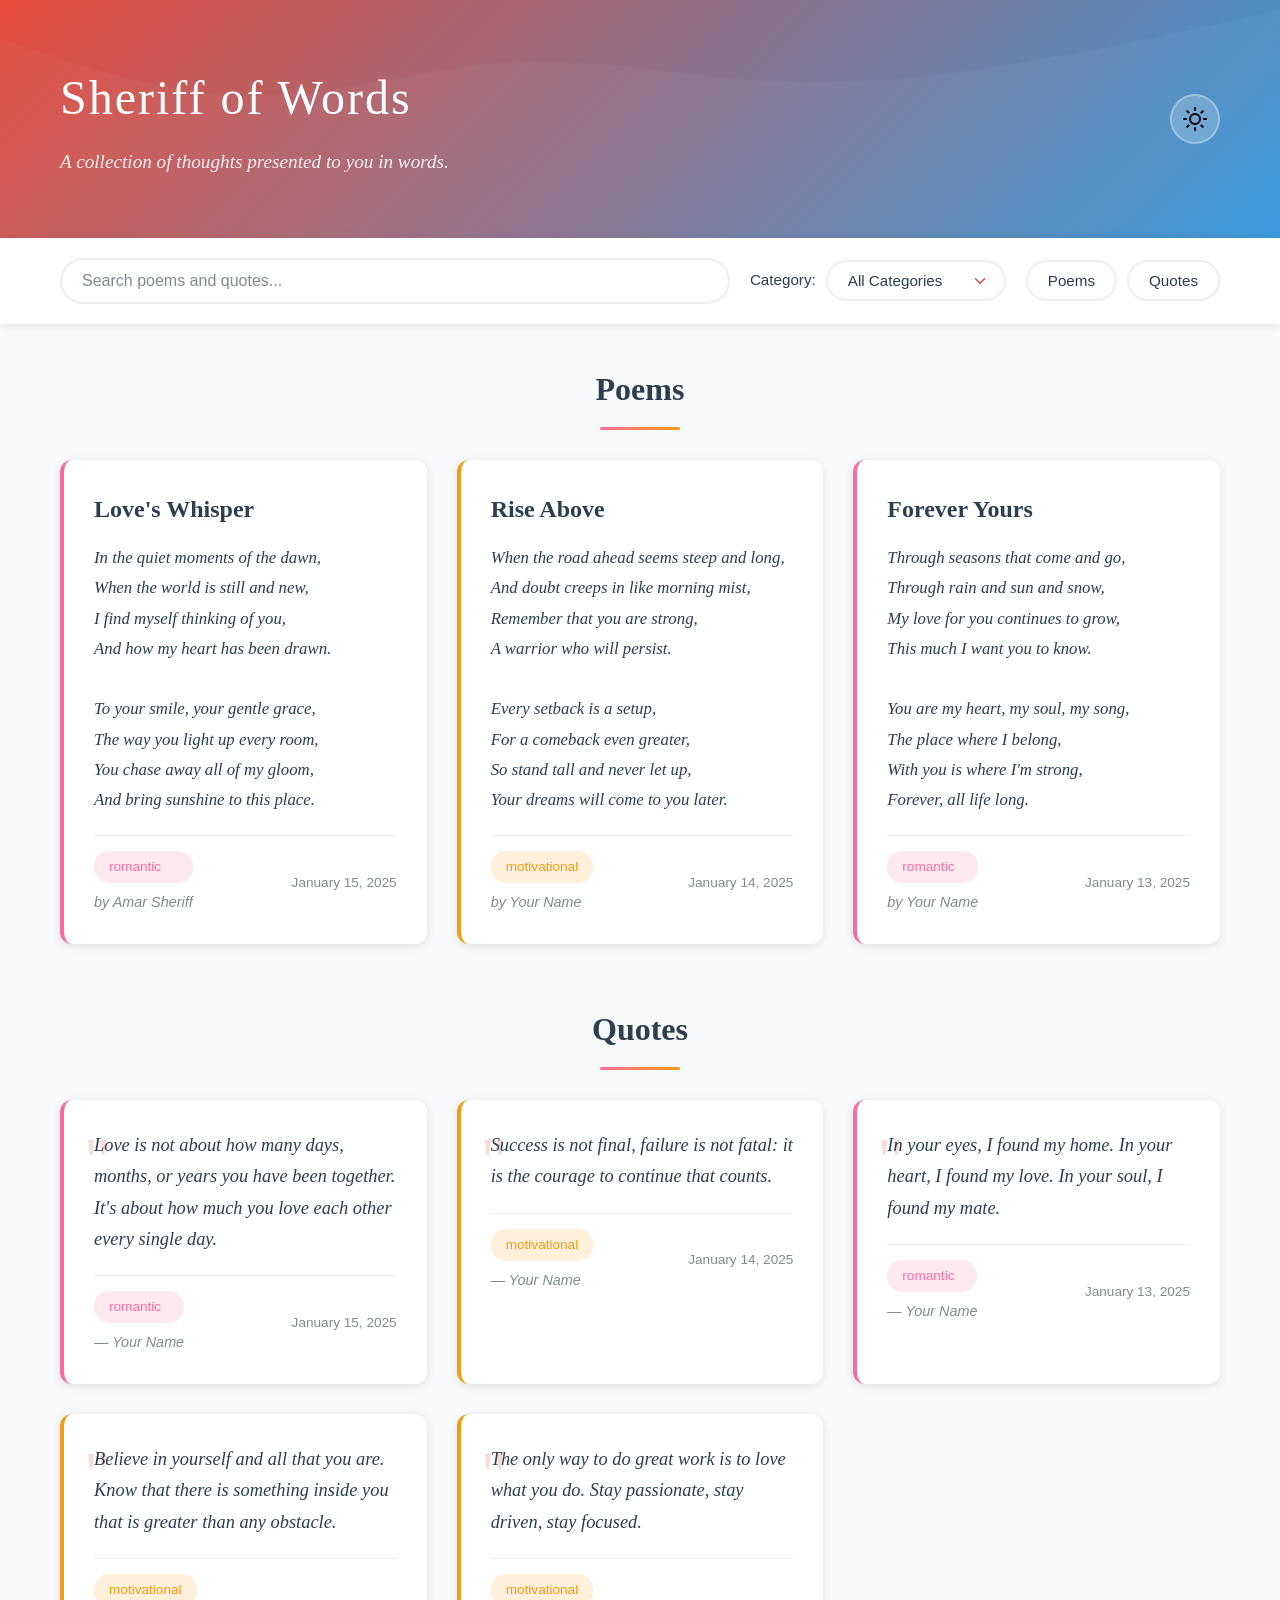
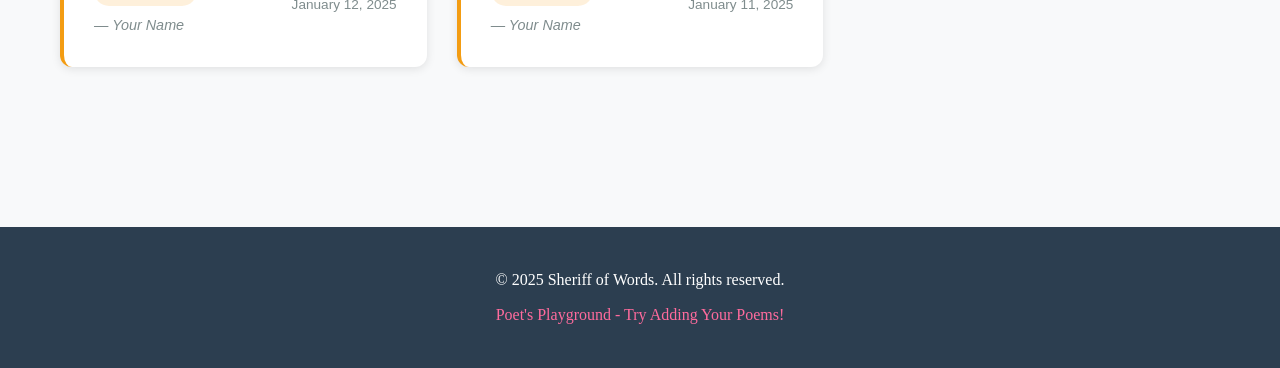
==== index.html @ 9ab0c4bd "first commit" ====
<!DOCTYPE html>
<html lang="en">

<head>
    <meta charset="UTF-8">
    <meta name="viewport" content="width=device-width, initial-scale=1.0">
    <meta name="description" content="A collection of romantic and motivational poems and quotes">
    <title>Poems & Quotes - Words from the Heart</title>
    <link rel="stylesheet" href="css/styles.css">
</head>

<body>
    <!-- Header -->
    <header class="header">
        <div class="container">
            <div class="header-content">
                <div>
                    <h1 class="site-title">Sheriff of Words</h1>
                    <p class="site-subtitle">A collection of thoughts presented to you in words.</p>
                </div>
                <button class="theme-toggle" id="themeToggle" aria-label="Toggle dark mode">
                    <svg class="sun-icon" xmlns="http://www.w3.org/2000/svg" width="24" height="24" viewBox="0 0 24 24" fill="none" stroke="currentColor" stroke-width="2" stroke-linecap="round" stroke-linejoin="round">
                        <circle cx="12" cy="12" r="5"></circle>
                        <line x1="12" y1="1" x2="12" y2="3"></line>
                        <line x1="12" y1="21" x2="12" y2="23"></line>
                        <line x1="4.22" y1="4.22" x2="5.64" y2="5.64"></line>
                        <line x1="18.36" y1="18.36" x2="19.78" y2="19.78"></line>
                        <line x1="1" y1="12" x2="3" y2="12"></line>
                        <line x1="21" y1="12" x2="23" y2="12"></line>
                        <line x1="4.22" y1="19.78" x2="5.64" y2="18.36"></line>
                        <line x1="18.36" y1="5.64" x2="19.78" y2="4.22"></line>
                    </svg>
                    <svg class="moon-icon" xmlns="http://www.w3.org/2000/svg" width="24" height="24" viewBox="0 0 24 24" fill="none" stroke="currentColor" stroke-width="2" stroke-linecap="round" stroke-linejoin="round">
                        <path d="M21 12.79A9 9 0 1 1 11.21 3 7 7 0 0 0 21 12.79z"></path>
                    </svg>
                </button>
            </div>
        </div>
    </header>

    <!-- Navigation -->
    <nav class="nav">
        <div class="container">
            <div class="search-bar">
                <input type="text" id="searchInput" placeholder="Search poems and quotes..." class="search-input">
            </div>
            <div class="filter-dropdown-container">
                <label for="categoryFilter" class="filter-label">Category:</label>
                <select id="categoryFilter" class="filter-dropdown">
                    <option value="all">All Categories</option>
                    <!-- Categories will be populated dynamically -->
                </select>
            </div>
            <div class="view-toggle">
                <button class="view-btn" data-view="poems">Poems</button>
                <button class="view-btn" data-view="quotes">Quotes</button>
            </div>
        </div>
    </nav>

    <!-- Main Content -->
    <main class="main">
        <div class="container">
            <!-- Poems Section -->
            <section id="poemsSection" class="content-section">
                <h2 class="section-title">Poems</h2>
                <div id="poemsContainer" class="cards-container">
                    <!-- Poems will be loaded here by JavaScript -->
                </div>
            </section>

            <!-- Quotes Section -->
            <section id="quotesSection" class="content-section">
                <h2 class="section-title">Quotes</h2>
                <div id="quotesContainer" class="cards-container">
                    <!-- Quotes will be loaded here by JavaScript -->
                </div>
            </section>

            <!-- Empty State -->
            <div id="emptyState" class="empty-state" style="display: none;">
                <p>No results found. Try a different search or filter.</p>
            </div>
        </div>
    </main>

    <!-- Footer -->
    <footer class="footer">
        <div class="container">
            <p>&copy; 2025 Sheriff of Words. All rights reserved.</p>
            <p>
                <a href="playground.html" class="admin-link">Poet's Playground - Try Adding Your Poems!</a>
            </p>
        </div>
    </footer>

    <!-- Toast Notification -->
    <div id="toast" class="toast"></div>

    <script src="js/app.js"></script>
</body>

</html>
---- css/styles.css ----
/* Reset and Base Styles */
* {
    margin: 0;
    padding: 0;
    box-sizing: border-box;
}

:root {
    --primary-color: #e74c3c;
    --secondary-color: #3498db;
    --romantic-color: #ff6b9d;
    --motivational-color: #f39c12;
    --text-dark: #2c3e50;
    --text-light: #7f8c8d;
    --bg-light: #f8f9fa;
    --bg-white: #ffffff;
    --shadow: 0 2px 10px rgba(0, 0, 0, 0.1);
    --shadow-hover: 0 5px 20px rgba(0, 0, 0, 0.15);
    --shadow-3d: 0 10px 30px rgba(0, 0, 0, 0.2);
    --border-radius: 12px;
    --transition: all 0.3s ease;
    --transition-3d: transform 0.6s cubic-bezier(0.23, 1, 0.32, 1);
}

/* Dark Mode Variables */
[data-theme="dark"] {
    --text-dark: #ecf0f1;
    --text-light: #bdc3c7;
    --bg-light: #1a1a2e;
    --bg-white: #16213e;
    --shadow: 0 2px 10px rgba(0, 0, 0, 0.3);
    --shadow-hover: 0 5px 20px rgba(0, 0, 0, 0.4);
    --shadow-3d: 0 10px 30px rgba(0, 0, 0, 0.5);
}

body {
    font-family: 'Georgia', 'Times New Roman', serif;
    line-height: 1.6;
    color: var(--text-dark);
    background-color: var(--bg-light);
    transition: background-color 0.3s ease, color 0.3s ease;
}

.container {
    max-width: 1200px;
    margin: 0 auto;
    padding: 0 20px;
}

/* Header Styles */
.header {
    background: linear-gradient(135deg, var(--primary-color), var(--secondary-color));
    color: white;
    padding: 60px 20px;
    box-shadow: var(--shadow);
    position: relative;
    overflow: hidden;
}

.header::before {
    content: '';
    position: absolute;
    top: 0;
    left: 0;
    right: 0;
    bottom: 0;
    background: url('data:image/svg+xml,<svg xmlns="http://www.w3.org/2000/svg" viewBox="0 0 1440 320"><path fill="rgba(255,255,255,0.1)" d="M0,96L48,112C96,128,192,160,288,160C384,160,480,128,576,122.7C672,117,768,139,864,144C960,149,1056,139,1152,122.7C1248,107,1344,85,1392,74.7L1440,64L1440,320L1392,320C1344,320,1248,320,1152,320C1056,320,960,320,864,320C768,320,672,320,576,320C480,320,384,320,288,320C192,320,96,320,48,320L0,320Z"></path></svg>') no-repeat bottom;
    background-size: cover;
    opacity: 0.3;
}

.header-content {
    position: relative;
    z-index: 1;
    display: flex;
    justify-content: space-between;
    align-items: center;
    flex-wrap: wrap;
    gap: 20px;
    text-align: left;
}

.site-title {
    font-size: 3rem;
    font-weight: 300;
    margin-bottom: 10px;
    letter-spacing: 2px;
    animation: fadeInDown 0.8s ease-out;
}

.site-subtitle {
    font-size: 1.2rem;
    font-style: italic;
    opacity: 0.9;
    animation: fadeInUp 0.8s ease-out;
}

/* Theme Toggle Button */
.theme-toggle {
    background: rgba(255, 255, 255, 0.2);
    border: 2px solid rgba(255, 255, 255, 0.3);
    border-radius: 50%;
    width: 50px;
    height: 50px;
    display: flex;
    align-items: center;
    justify-content: center;
    cursor: pointer;
    transition: all 0.3s ease;
    backdrop-filter: blur(10px);
    position: relative;
    overflow: hidden;
}

.theme-toggle:hover {
    background: rgba(255, 255, 255, 0.3);
    transform: scale(1.1) rotate(15deg);
}

.theme-toggle:active {
    transform: scale(0.95);
}

.theme-toggle .sun-icon,
.theme-toggle .moon-icon {
    position: absolute;
    transition: all 0.3s ease;
}

.theme-toggle .sun-icon {
    opacity: 1;
    transform: rotate(0deg) scale(1);
}

.theme-toggle .moon-icon {
    opacity: 0;
    transform: rotate(180deg) scale(0);
}

[data-theme="dark"] .theme-toggle .sun-icon {
    opacity: 0;
    transform: rotate(-180deg) scale(0);
}

[data-theme="dark"] .theme-toggle .moon-icon {
    opacity: 1;
    transform: rotate(0deg) scale(1);
}

/* Navigation Styles */
.nav {
    background-color: var(--bg-white);
    padding: 20px 0;
    box-shadow: var(--shadow);
    position: sticky;
    top: 0;
    z-index: 100;
}

.nav .container {
    display: flex;
    flex-wrap: wrap;
    gap: 20px;
    align-items: center;
    justify-content: space-between;
}

.search-bar {
    flex: 1;
    min-width: 200px;
}

.search-input {
    width: 100%;
    padding: 12px 20px;
    border: 2px solid #ecf0f1;
    border-radius: 25px;
    font-size: 1rem;
    transition: var(--transition);
    font-family: 'Arial', sans-serif;
    background-color: var(--bg-white);
    color: var(--text-dark);
}

.search-input:focus {
    outline: none;
    border-color: var(--primary-color);
    box-shadow: 0 0 0 3px rgba(231, 76, 60, 0.1);
}

.search-input::placeholder {
    color: var(--text-light);
}

/* Dark mode search input */
[data-theme="dark"] .search-input {
    border-color: rgba(255, 255, 255, 0.2);
}

[data-theme="dark"] .search-input:focus {
    border-color: var(--romantic-color);
    box-shadow: 0 0 0 3px rgba(255, 107, 157, 0.1);
}

/* Filter Dropdown Container */
.filter-dropdown-container {
    display: flex;
    align-items: center;
    gap: 10px;
}

.filter-label {
    font-size: 0.95rem;
    color: var(--text-dark);
    font-family: 'Arial', sans-serif;
    font-weight: 500;
}

.filter-dropdown {
    padding: 10px 20px;
    border: 2px solid #ecf0f1;
    background-color: var(--bg-white);
    color: var(--text-dark);
    border-radius: 25px;
    cursor: pointer;
    font-size: 0.95rem;
    transition: var(--transition);
    font-family: 'Arial', sans-serif;
    font-weight: 500;
    min-width: 180px;
    appearance: none;
    -webkit-appearance: none;
    -moz-appearance: none;
    background-image: url("data:image/svg+xml;charset=UTF-8,%3csvg xmlns='http://www.w3.org/2000/svg' viewBox='0 0 24 24' fill='none' stroke='%23e74c3c' stroke-width='2' stroke-linecap='round' stroke-linejoin='round'%3e%3cpolyline points='6 9 12 15 18 9'%3e%3c/polyline%3e%3c/svg%3e");
    background-repeat: no-repeat;
    background-position: right 15px center;
    background-size: 18px;
    padding-right: 45px;
}

.filter-dropdown:hover {
    border-color: var(--primary-color);
}

.filter-dropdown:focus {
    outline: none;
    border-color: var(--primary-color);
    box-shadow: 0 0 0 3px rgba(231, 76, 60, 0.1);
}

/* Dark mode dropdown */
[data-theme="dark"] .filter-dropdown {
    border-color: rgba(255, 255, 255, 0.2);
    background-image: url("data:image/svg+xml;charset=UTF-8,%3csvg xmlns='http://www.w3.org/2000/svg' viewBox='0 0 24 24' fill='none' stroke='%23ff6b9d' stroke-width='2' stroke-linecap='round' stroke-linejoin='round'%3e%3cpolyline points='6 9 12 15 18 9'%3e%3c/polyline%3e%3c/svg%3e");
}

[data-theme="dark"] .filter-dropdown:hover,
[data-theme="dark"] .filter-dropdown:focus {
    border-color: var(--romantic-color);
    box-shadow: 0 0 0 3px rgba(255, 107, 157, 0.1);
}

.view-toggle {
    display: flex;
    gap: 10px;
    flex-wrap: wrap;
}

.view-btn {
    padding: 10px 20px;
    border: 2px solid #ecf0f1;
    background-color: var(--bg-white);
    color: var(--text-dark);
    border-radius: 25px;
    cursor: pointer;
    font-size: 0.95rem;
    transition: var(--transition);
    font-family: 'Arial', sans-serif;
    font-weight: 500;
}

.view-btn:hover {
    border-color: var(--primary-color);
    transform: translateY(-2px);
}

.view-btn.active {
    background-color: var(--primary-color);
    color: white;
    border-color: var(--primary-color);
}

/* Dark mode specific button styles */
[data-theme="dark"] .view-btn {
    border-color: rgba(255, 255, 255, 0.2);
}

[data-theme="dark"] .view-btn:hover {
    border-color: var(--romantic-color);
    background-color: rgba(255, 107, 157, 0.1);
}

/* Main Content */
.main {
    padding: 40px 0;
    min-height: calc(100vh - 400px);
}

.content-section {
    margin-bottom: 60px;
}

.section-title {
    font-size: 2rem;
    color: var(--text-dark);
    margin-bottom: 30px;
    text-align: center;
    position: relative;
    padding-bottom: 15px;
}

.section-title::after {
    content: '';
    position: absolute;
    bottom: 0;
    left: 50%;
    transform: translateX(-50%);
    width: 80px;
    height: 3px;
    background: linear-gradient(to right, var(--romantic-color), var(--motivational-color));
    border-radius: 2px;
}

/* Cards Container */
.cards-container {
    display: grid;
    grid-template-columns: repeat(auto-fill, minmax(300px, 1fr));
    gap: 30px;
}

/* Poem Card */
.poem-card {
    background-color: var(--bg-white);
    border-radius: var(--border-radius);
    padding: 30px;
    box-shadow: var(--shadow);
    transition: var(--transition-3d);
    border-left: 4px solid var(--romantic-color);
    position: relative;
    transform-style: preserve-3d;
    perspective: 1000px;
    cursor: pointer;
    overflow: hidden;
}

.poem-card::before {
    content: '';
    position: absolute;
    top: 0;
    left: 0;
    right: 0;
    bottom: 0;
    background: linear-gradient(135deg, var(--romantic-color) 0%, transparent 100%);
    opacity: 0;
    transition: opacity 0.3s ease;
    border-radius: var(--border-radius);
    z-index: 0;
}

.poem-card.motivational::before {
    background: linear-gradient(135deg, var(--motivational-color) 0%, transparent 100%);
}

.poem-card.motivational {
    border-left-color: var(--motivational-color);
}

.poem-card:hover {
    transform: translateY(-10px) rotateX(5deg) scale(1.02);
    box-shadow: var(--shadow-3d);
}

.poem-card:hover::before {
    opacity: 0.05;
}

.poem-card > * {
    position: relative;
    z-index: 1;
}

.poem-title {
    font-size: 1.5rem;
    color: var(--text-dark);
    margin-bottom: 15px;
    font-weight: 600;
}

.poem-content {
    font-size: 1.05rem;
    line-height: 1.8;
    color: var(--text-dark);
    margin-bottom: 20px;
    white-space: pre-line;
    font-style: italic;
}

.poem-meta {
    display: flex;
    justify-content: space-between;
    align-items: center;
    flex-wrap: wrap;
    gap: 10px;
    padding-top: 15px;
    border-top: 1px solid #ecf0f1;
}

.meta-left {
    display: flex;
    flex-direction: column;
    gap: 8px;
}

.poem-author {
    font-size: 0.9rem;
    color: var(--text-light);
    font-family: 'Arial', sans-serif;
    font-style: italic;
}

.category-tag {
    display: inline-block;
    padding: 5px 15px;
    border-radius: 15px;
    font-size: 0.85rem;
    font-weight: 500;
    font-family: 'Arial', sans-serif;
}

.category-tag.romantic {
    background-color: rgba(255, 107, 157, 0.15);
    color: var(--romantic-color);
}

.category-tag.motivational {
    background-color: rgba(243, 156, 18, 0.15);
    color: var(--motivational-color);
}

.poem-date {
    font-size: 0.85rem;
    color: var(--text-light);
    font-family: 'Arial', sans-serif;
}

/* Quote Card */
.quote-card {
    background-color: var(--bg-white);
    border-radius: var(--border-radius);
    padding: 30px;
    box-shadow: var(--shadow);
    transition: var(--transition-3d);
    position: relative;
    border-left: 4px solid var(--romantic-color);
    transform-style: preserve-3d;
    perspective: 1000px;
    cursor: pointer;
    overflow: hidden;
}

.quote-card::after {
    content: '';
    position: absolute;
    top: 0;
    left: 0;
    right: 0;
    bottom: 0;
    background: linear-gradient(135deg, var(--romantic-color) 0%, transparent 100%);
    opacity: 0;
    transition: opacity 0.3s ease;
    border-radius: var(--border-radius);
    z-index: 0;
}

.quote-card.motivational::after {
    background: linear-gradient(135deg, var(--motivational-color) 0%, transparent 100%);
}

.quote-card.motivational {
    border-left-color: var(--motivational-color);
}

.quote-card:hover {
    transform: translateY(-10px) rotateX(-5deg) scale(1.02);
    box-shadow: var(--shadow-3d);
}

.quote-card:hover::after {
    opacity: 0.05;
}

.quote-card::before {
    content: '"';
    font-size: 4rem;
    color: var(--primary-color);
    opacity: 0.2;
    position: absolute;
    top: 10px;
    left: 20px;
    font-family: Georgia, serif;
    z-index: 0;
    transition: all 0.3s ease;
}

.quote-card:hover::before {
    opacity: 0.3;
    transform: scale(1.2) rotate(-10deg);
}

.quote-text {
    font-size: 1.15rem;
    line-height: 1.7;
    color: var(--text-dark);
    margin-bottom: 20px;
    font-style: italic;
    position: relative;
    z-index: 1;
}

.quote-meta {
    display: flex;
    justify-content: space-between;
    align-items: center;
    flex-wrap: wrap;
    gap: 10px;
    padding-top: 15px;
    border-top: 1px solid #ecf0f1;
}

/* Dark mode border for meta sections */
[data-theme="dark"] .poem-meta,
[data-theme="dark"] .quote-meta {
    border-top-color: rgba(255, 255, 255, 0.1);
}

/* Empty State */
.empty-state {
    text-align: center;
    padding: 60px 20px;
    color: var(--text-light);
    font-size: 1.2rem;
}

/* Footer */
.footer {
    background-color: #2c3e50;
    color: white;
    padding: 30px 20px;
    text-align: center;
    margin-top: 60px;
}

.footer p {
    margin: 10px 0;
    color: white;
}

/* Dark mode footer */
[data-theme="dark"] .footer {
    background-color: #0f1419;
    border-top: 1px solid rgba(255, 255, 255, 0.1);
}

.admin-link {
    color: var(--romantic-color);
    text-decoration: none;
    font-weight: 500;
    transition: var(--transition);
}

.admin-link:hover {
    color: var(--motivational-color);
    text-decoration: underline;
}

/* Responsive Design */
@media (max-width: 768px) {
    .site-title {
        font-size: 2rem;
    }

    .site-subtitle {
        font-size: 1rem;
    }

    .nav .container {
        flex-direction: column;
        align-items: stretch;
    }

    .search-bar {
        width: 100%;
    }

    .filter-dropdown-container {
        width: 100%;
        justify-content: center;
    }

    .filter-dropdown {
        flex: 1;
    }

    .view-toggle {
        justify-content: center;
    }

    .cards-container {
        grid-template-columns: 1fr;
    }

    .section-title {
        font-size: 1.5rem;
    }
}

/* Animations */
@keyframes fadeIn {
    from {
        opacity: 0;
        transform: translateY(20px);
    }
    to {
        opacity: 1;
        transform: translateY(0);
    }
}

@keyframes fadeInDown {
    from {
        opacity: 0;
        transform: translateY(-30px);
    }
    to {
        opacity: 1;
        transform: translateY(0);
    }
}

@keyframes fadeInUp {
    from {
        opacity: 0;
        transform: translateY(30px);
    }
    to {
        opacity: 1;
        transform: translateY(0);
    }
}


/* Smooth scrolling */
html {
    scroll-behavior: smooth;
}

/* Selection styling */
::selection {
    background-color: var(--romantic-color);
    color: white;
}

::-moz-selection {
    background-color: var(--romantic-color);
    color: white;
}

/* Scrollbar styling */
::-webkit-scrollbar {
    width: 12px;
}

::-webkit-scrollbar-track {
    background: var(--bg-light);
}

::-webkit-scrollbar-thumb {
    background: linear-gradient(135deg, var(--romantic-color), var(--motivational-color));
    border-radius: 6px;
}

::-webkit-scrollbar-thumb:hover {
    background: linear-gradient(135deg, var(--motivational-color), var(--romantic-color));
}

/* Toast Notification */
.toast {
    position: fixed;
    bottom: 30px;
    right: 30px;
    background: var(--text-dark);
    color: var(--bg-white);
    padding: 16px 24px;
    border-radius: 8px;
    box-shadow: 0 4px 12px rgba(0, 0, 0, 0.3);
    transform: translateX(400px);
    transition: transform 0.3s ease;
    z-index: 1000;
    display: flex;
    align-items: center;
    gap: 10px;
    font-family: 'Arial', sans-serif;
}

.toast.show {
    transform: translateX(0);
}

.toast::before {
    content: '✓';
    width: 24px;
    height: 24px;
    background: var(--romantic-color);
    border-radius: 50%;
    display: flex;
    align-items: center;
    justify-content: center;
    font-weight: bold;
}

/* Copy Button */
.copy-btn {
    position: absolute;
    top: 15px;
    right: 15px;
    background: rgba(231, 76, 60, 0.1);
    border: 1px solid var(--romantic-color);
    color: var(--romantic-color);
    padding: 8px 12px;
    border-radius: 6px;
    cursor: pointer;
    font-size: 0.85rem;
    font-family: 'Arial', sans-serif;
    transition: all 0.3s ease;
    opacity: 0;
    z-index: 2;
}

.poem-card:hover .copy-btn,
.quote-card:hover .copy-btn {
    opacity: 1;
}

.copy-btn:hover {
    background: var(--romantic-color);
    color: white;
    transform: scale(1.05);
}

.copy-btn:active {
    transform: scale(0.95);
}

/* Staggered animation for cards */
.poem-card,
.quote-card {
    animation: fadeIn 0.5s ease-out;
}

.poem-card:nth-child(1),
.quote-card:nth-child(1) { animation-delay: 0s; }
.poem-card:nth-child(2),
.quote-card:nth-child(2) { animation-delay: 0.1s; }
.poem-card:nth-child(3),
.quote-card:nth-child(3) { animation-delay: 0.2s; }
.poem-card:nth-child(4),
.quote-card:nth-child(4) { animation-delay: 0.3s; }
.poem-card:nth-child(5),
.quote-card:nth-child(5) { animation-delay: 0.4s; }
.poem-card:nth-child(6),
.quote-card:nth-child(6) { animation-delay: 0.5s; }

/* Focus visible for accessibility */
*:focus-visible {
    outline: 2px solid var(--romantic-color);
    outline-offset: 2px;
}
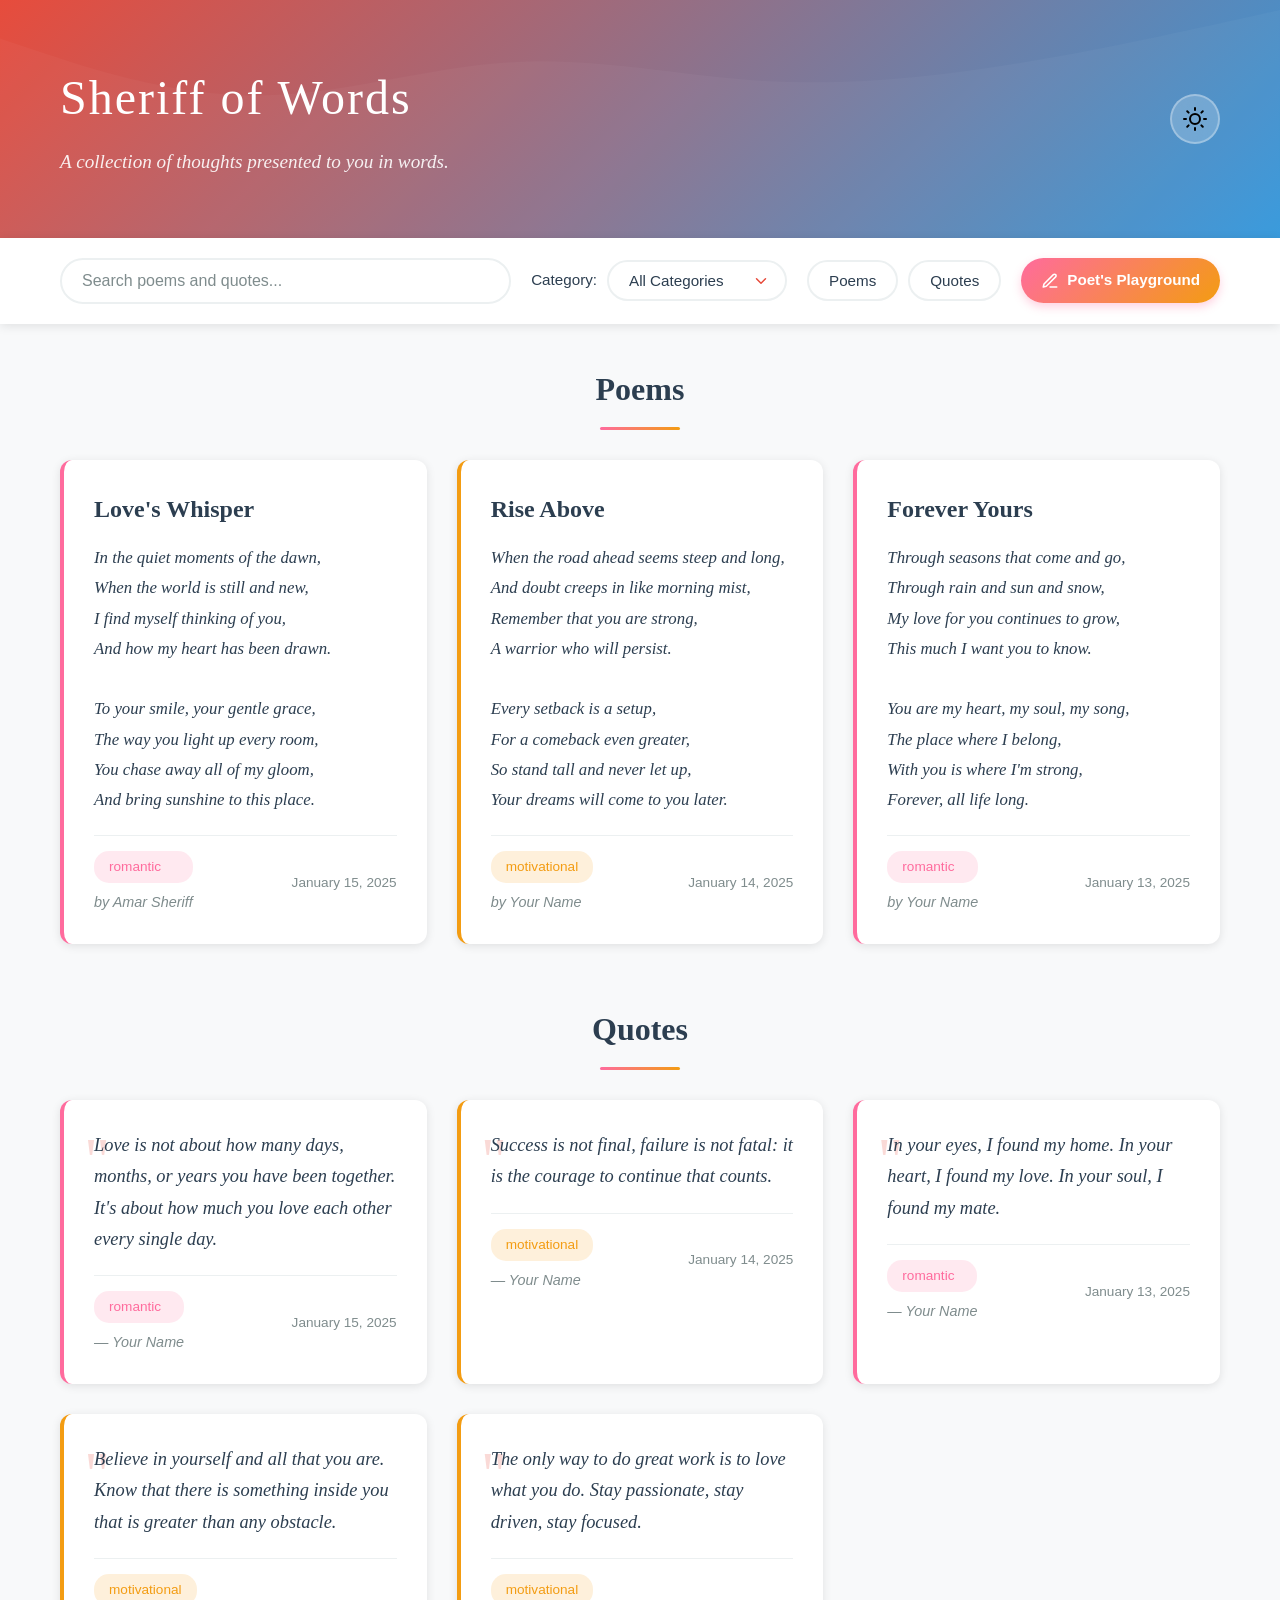
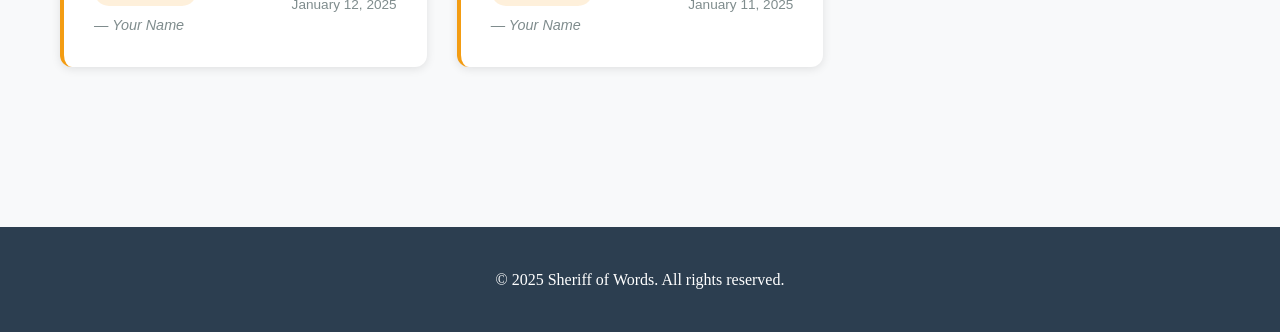
==== commit 267d048d: "ready for deployment" ====
--- a/index.html
+++ b/index.html
@@ -55,6 +55,13 @@
                 <button class="view-btn" data-view="poems">Poems</button>
                 <button class="view-btn" data-view="quotes">Quotes</button>
             </div>
+            <a href="playground.html" class="playground-link">
+                <svg xmlns="http://www.w3.org/2000/svg" width="18" height="18" viewBox="0 0 24 24" fill="none" stroke="currentColor" stroke-width="2" stroke-linecap="round" stroke-linejoin="round">
+                    <path d="M12 20h9"></path>
+                    <path d="M16.5 3.5a2.121 2.121 0 0 1 3 3L7 19l-4 1 1-4L16.5 3.5z"></path>
+                </svg>
+                Poet's Playground
+            </a>
         </div>
     </nav>
 
@@ -88,9 +95,6 @@
     <footer class="footer">
         <div class="container">
             <p>&copy; 2025 Sheriff of Words. All rights reserved.</p>
-            <p>
-                <a href="playground.html" class="admin-link">Poet's Playground - Try Adding Your Poems!</a>
-            </p>
         </div>
     </footer>
 
--- a/css/styles.css
+++ b/css/styles.css
@@ -1,787 +1,863 @@
 /* Reset and Base Styles */
 * {
-    margin: 0;
-    padding: 0;
-    box-sizing: border-box;
+  margin: 0;
+  padding: 0;
+  box-sizing: border-box;
 }
 
 :root {
-    --primary-color: #e74c3c;
-    --secondary-color: #3498db;
-    --romantic-color: #ff6b9d;
-    --motivational-color: #f39c12;
-    --text-dark: #2c3e50;
-    --text-light: #7f8c8d;
-    --bg-light: #f8f9fa;
-    --bg-white: #ffffff;
-    --shadow: 0 2px 10px rgba(0, 0, 0, 0.1);
-    --shadow-hover: 0 5px 20px rgba(0, 0, 0, 0.15);
-    --shadow-3d: 0 10px 30px rgba(0, 0, 0, 0.2);
-    --border-radius: 12px;
-    --transition: all 0.3s ease;
-    --transition-3d: transform 0.6s cubic-bezier(0.23, 1, 0.32, 1);
+  --primary-color: #e74c3c;
+  --secondary-color: #3498db;
+  --romantic-color: #ff6b9d;
+  --motivational-color: #f39c12;
+  --text-dark: #2c3e50;
+  --text-light: #7f8c8d;
+  --bg-light: #f8f9fa;
+  --bg-white: #ffffff;
+  --shadow: 0 2px 10px rgba(0, 0, 0, 0.1);
+  --shadow-hover: 0 5px 20px rgba(0, 0, 0, 0.15);
+  --shadow-3d: 0 10px 30px rgba(0, 0, 0, 0.2);
+  --border-radius: 12px;
+  --transition: all 0.3s ease;
+  --transition-3d: transform 0.6s cubic-bezier(0.23, 1, 0.32, 1);
 }
 
 /* Dark Mode Variables */
 [data-theme="dark"] {
-    --text-dark: #ecf0f1;
-    --text-light: #bdc3c7;
-    --bg-light: #1a1a2e;
-    --bg-white: #16213e;
-    --shadow: 0 2px 10px rgba(0, 0, 0, 0.3);
-    --shadow-hover: 0 5px 20px rgba(0, 0, 0, 0.4);
-    --shadow-3d: 0 10px 30px rgba(0, 0, 0, 0.5);
+  --text-dark: #ecf0f1;
+  --text-light: #bdc3c7;
+  --bg-light: #1a1a2e;
+  --bg-white: #16213e;
+  --shadow: 0 2px 10px rgba(0, 0, 0, 0.3);
+  --shadow-hover: 0 5px 20px rgba(0, 0, 0, 0.4);
+  --shadow-3d: 0 10px 30px rgba(0, 0, 0, 0.5);
 }
 
 body {
-    font-family: 'Georgia', 'Times New Roman', serif;
-    line-height: 1.6;
-    color: var(--text-dark);
-    background-color: var(--bg-light);
-    transition: background-color 0.3s ease, color 0.3s ease;
+  font-family: "Georgia", "Times New Roman", serif;
+  line-height: 1.6;
+  color: var(--text-dark);
+  background-color: var(--bg-light);
+  transition: background-color 0.3s ease, color 0.3s ease;
 }
 
 .container {
-    max-width: 1200px;
-    margin: 0 auto;
-    padding: 0 20px;
+  max-width: 1200px;
+  margin: 0 auto;
+  padding: 0 20px;
 }
 
 /* Header Styles */
 .header {
-    background: linear-gradient(135deg, var(--primary-color), var(--secondary-color));
-    color: white;
-    padding: 60px 20px;
-    box-shadow: var(--shadow);
-    position: relative;
-    overflow: hidden;
+  background: linear-gradient(
+    135deg,
+    var(--primary-color),
+    var(--secondary-color)
+  );
+  color: white;
+  padding: 60px 20px;
+  box-shadow: var(--shadow);
+  position: relative;
+  overflow: hidden;
 }
 
 .header::before {
-    content: '';
-    position: absolute;
-    top: 0;
-    left: 0;
-    right: 0;
-    bottom: 0;
-    background: url('data:image/svg+xml,<svg xmlns="http://www.w3.org/2000/svg" viewBox="0 0 1440 320"><path fill="rgba(255,255,255,0.1)" d="M0,96L48,112C96,128,192,160,288,160C384,160,480,128,576,122.7C672,117,768,139,864,144C960,149,1056,139,1152,122.7C1248,107,1344,85,1392,74.7L1440,64L1440,320L1392,320C1344,320,1248,320,1152,320C1056,320,960,320,864,320C768,320,672,320,576,320C480,320,384,320,288,320C192,320,96,320,48,320L0,320Z"></path></svg>') no-repeat bottom;
-    background-size: cover;
-    opacity: 0.3;
+  content: "";
+  position: absolute;
+  top: 0;
+  left: 0;
+  right: 0;
+  bottom: 0;
+  background: url('data:image/svg+xml,<svg xmlns="http://www.w3.org/2000/svg" viewBox="0 0 1440 320"><path fill="rgba(255,255,255,0.1)" d="M0,96L48,112C96,128,192,160,288,160C384,160,480,128,576,122.7C672,117,768,139,864,144C960,149,1056,139,1152,122.7C1248,107,1344,85,1392,74.7L1440,64L1440,320L1392,320C1344,320,1248,320,1152,320C1056,320,960,320,864,320C768,320,672,320,576,320C480,320,384,320,288,320C192,320,96,320,48,320L0,320Z"></path></svg>')
+    no-repeat bottom;
+  background-size: cover;
+  opacity: 0.3;
 }
 
 .header-content {
-    position: relative;
-    z-index: 1;
-    display: flex;
-    justify-content: space-between;
-    align-items: center;
-    flex-wrap: wrap;
-    gap: 20px;
-    text-align: left;
+  position: relative;
+  z-index: 1;
+  display: flex;
+  justify-content: space-between;
+  align-items: center;
+  flex-wrap: wrap;
+  gap: 20px;
+  text-align: left;
 }
 
 .site-title {
-    font-size: 3rem;
-    font-weight: 300;
-    margin-bottom: 10px;
-    letter-spacing: 2px;
-    animation: fadeInDown 0.8s ease-out;
+  font-size: 3rem;
+  font-weight: 300;
+  margin-bottom: 10px;
+  letter-spacing: 2px;
+  animation: fadeInDown 0.8s ease-out;
 }
 
 .site-subtitle {
-    font-size: 1.2rem;
-    font-style: italic;
-    opacity: 0.9;
-    animation: fadeInUp 0.8s ease-out;
+  font-size: 1.2rem;
+  font-style: italic;
+  opacity: 0.9;
+  animation: fadeInUp 0.8s ease-out;
 }
 
 /* Theme Toggle Button */
 .theme-toggle {
-    background: rgba(255, 255, 255, 0.2);
-    border: 2px solid rgba(255, 255, 255, 0.3);
-    border-radius: 50%;
-    width: 50px;
-    height: 50px;
-    display: flex;
-    align-items: center;
-    justify-content: center;
-    cursor: pointer;
-    transition: all 0.3s ease;
-    backdrop-filter: blur(10px);
-    position: relative;
-    overflow: hidden;
+  background: rgba(255, 255, 255, 0.2);
+  border: 2px solid rgba(255, 255, 255, 0.3);
+  border-radius: 50%;
+  width: 50px;
+  height: 50px;
+  display: flex;
+  align-items: center;
+  justify-content: center;
+  cursor: pointer;
+  transition: all 0.3s ease;
+  backdrop-filter: blur(10px);
+  position: relative;
+  overflow: hidden;
 }
 
 .theme-toggle:hover {
-    background: rgba(255, 255, 255, 0.3);
-    transform: scale(1.1) rotate(15deg);
+  background: rgba(255, 255, 255, 0.3);
+  transform: scale(1.1) rotate(15deg);
 }
 
 .theme-toggle:active {
-    transform: scale(0.95);
+  transform: scale(0.95);
 }
 
 .theme-toggle .sun-icon,
 .theme-toggle .moon-icon {
-    position: absolute;
-    transition: all 0.3s ease;
+  position: absolute;
+  transition: all 0.3s ease;
 }
 
 .theme-toggle .sun-icon {
-    opacity: 1;
-    transform: rotate(0deg) scale(1);
+  opacity: 1;
+  transform: rotate(0deg) scale(1);
 }
 
 .theme-toggle .moon-icon {
-    opacity: 0;
-    transform: rotate(180deg) scale(0);
+  opacity: 0;
+  transform: rotate(180deg) scale(0);
 }
 
 [data-theme="dark"] .theme-toggle .sun-icon {
-    opacity: 0;
-    transform: rotate(-180deg) scale(0);
+  opacity: 0;
+  transform: rotate(-180deg) scale(0);
 }
 
 [data-theme="dark"] .theme-toggle .moon-icon {
-    opacity: 1;
-    transform: rotate(0deg) scale(1);
+  opacity: 1;
+  transform: rotate(0deg) scale(1);
 }
 
 /* Navigation Styles */
 .nav {
-    background-color: var(--bg-white);
-    padding: 20px 0;
-    box-shadow: var(--shadow);
-    position: sticky;
-    top: 0;
-    z-index: 100;
+  background-color: var(--bg-white);
+  padding: 20px 0;
+  box-shadow: var(--shadow);
+  position: sticky;
+  top: 0;
+  z-index: 100;
 }
 
 .nav .container {
-    display: flex;
-    flex-wrap: wrap;
-    gap: 20px;
-    align-items: center;
-    justify-content: space-between;
+  display: flex;
+  flex-wrap: wrap;
+  gap: 20px;
+  align-items: center;
+  justify-content: space-between;
 }
 
 .search-bar {
-    flex: 1;
-    min-width: 200px;
+  flex: 1;
+  min-width: 200px;
 }
 
 .search-input {
-    width: 100%;
-    padding: 12px 20px;
-    border: 2px solid #ecf0f1;
-    border-radius: 25px;
-    font-size: 1rem;
-    transition: var(--transition);
-    font-family: 'Arial', sans-serif;
-    background-color: var(--bg-white);
-    color: var(--text-dark);
+  width: 100%;
+  padding: 12px 20px;
+  border: 2px solid #ecf0f1;
+  border-radius: 25px;
+  font-size: 1rem;
+  transition: var(--transition);
+  font-family: "Arial", sans-serif;
+  background-color: var(--bg-white);
+  color: var(--text-dark);
 }
 
 .search-input:focus {
-    outline: none;
-    border-color: var(--primary-color);
-    box-shadow: 0 0 0 3px rgba(231, 76, 60, 0.1);
+  outline: none;
+  border-color: var(--primary-color);
+  box-shadow: 0 0 0 3px rgba(231, 76, 60, 0.1);
 }
 
 .search-input::placeholder {
-    color: var(--text-light);
+  color: var(--text-light);
 }
 
 /* Dark mode search input */
 [data-theme="dark"] .search-input {
-    border-color: rgba(255, 255, 255, 0.2);
+  border-color: rgba(255, 255, 255, 0.2);
 }
 
 [data-theme="dark"] .search-input:focus {
-    border-color: var(--romantic-color);
-    box-shadow: 0 0 0 3px rgba(255, 107, 157, 0.1);
+  border-color: var(--romantic-color);
+  box-shadow: 0 0 0 3px rgba(255, 107, 157, 0.1);
 }
 
 /* Filter Dropdown Container */
 .filter-dropdown-container {
-    display: flex;
-    align-items: center;
-    gap: 10px;
+  display: flex;
+  align-items: center;
+  gap: 10px;
 }
 
 .filter-label {
-    font-size: 0.95rem;
-    color: var(--text-dark);
-    font-family: 'Arial', sans-serif;
-    font-weight: 500;
+  font-size: 0.95rem;
+  color: var(--text-dark);
+  font-family: "Arial", sans-serif;
+  font-weight: 500;
 }
 
 .filter-dropdown {
-    padding: 10px 20px;
-    border: 2px solid #ecf0f1;
-    background-color: var(--bg-white);
-    color: var(--text-dark);
-    border-radius: 25px;
-    cursor: pointer;
-    font-size: 0.95rem;
-    transition: var(--transition);
-    font-family: 'Arial', sans-serif;
-    font-weight: 500;
-    min-width: 180px;
-    appearance: none;
-    -webkit-appearance: none;
-    -moz-appearance: none;
-    background-image: url("data:image/svg+xml;charset=UTF-8,%3csvg xmlns='http://www.w3.org/2000/svg' viewBox='0 0 24 24' fill='none' stroke='%23e74c3c' stroke-width='2' stroke-linecap='round' stroke-linejoin='round'%3e%3cpolyline points='6 9 12 15 18 9'%3e%3c/polyline%3e%3c/svg%3e");
-    background-repeat: no-repeat;
-    background-position: right 15px center;
-    background-size: 18px;
-    padding-right: 45px;
+  padding: 10px 20px;
+  border: 2px solid #ecf0f1;
+  background-color: var(--bg-white);
+  color: var(--text-dark);
+  border-radius: 25px;
+  cursor: pointer;
+  font-size: 0.95rem;
+  transition: var(--transition);
+  font-family: "Arial", sans-serif;
+  font-weight: 500;
+  min-width: 180px;
+  appearance: none;
+  -webkit-appearance: none;
+  -moz-appearance: none;
+  background-image: url("data:image/svg+xml;charset=UTF-8,%3csvg xmlns='http://www.w3.org/2000/svg' viewBox='0 0 24 24' fill='none' stroke='%23e74c3c' stroke-width='2' stroke-linecap='round' stroke-linejoin='round'%3e%3cpolyline points='6 9 12 15 18 9'%3e%3c/polyline%3e%3c/svg%3e");
+  background-repeat: no-repeat;
+  background-position: right 15px center;
+  background-size: 18px;
+  padding-right: 45px;
 }
 
 .filter-dropdown:hover {
-    border-color: var(--primary-color);
+  border-color: var(--primary-color);
 }
 
 .filter-dropdown:focus {
-    outline: none;
-    border-color: var(--primary-color);
-    box-shadow: 0 0 0 3px rgba(231, 76, 60, 0.1);
+  outline: none;
+  border-color: var(--primary-color);
+  box-shadow: 0 0 0 3px rgba(231, 76, 60, 0.1);
 }
 
 /* Dark mode dropdown */
 [data-theme="dark"] .filter-dropdown {
-    border-color: rgba(255, 255, 255, 0.2);
-    background-image: url("data:image/svg+xml;charset=UTF-8,%3csvg xmlns='http://www.w3.org/2000/svg' viewBox='0 0 24 24' fill='none' stroke='%23ff6b9d' stroke-width='2' stroke-linecap='round' stroke-linejoin='round'%3e%3cpolyline points='6 9 12 15 18 9'%3e%3c/polyline%3e%3c/svg%3e");
+  border-color: rgba(255, 255, 255, 0.2);
+  background-image: url("data:image/svg+xml;charset=UTF-8,%3csvg xmlns='http://www.w3.org/2000/svg' viewBox='0 0 24 24' fill='none' stroke='%23ff6b9d' stroke-width='2' stroke-linecap='round' stroke-linejoin='round'%3e%3cpolyline points='6 9 12 15 18 9'%3e%3c/polyline%3e%3c/svg%3e");
 }
 
 [data-theme="dark"] .filter-dropdown:hover,
 [data-theme="dark"] .filter-dropdown:focus {
-    border-color: var(--romantic-color);
-    box-shadow: 0 0 0 3px rgba(255, 107, 157, 0.1);
+  border-color: var(--romantic-color);
+  box-shadow: 0 0 0 3px rgba(255, 107, 157, 0.1);
 }
 
 .view-toggle {
-    display: flex;
-    gap: 10px;
-    flex-wrap: wrap;
+  display: flex;
+  gap: 10px;
+  flex-wrap: wrap;
 }
 
 .view-btn {
-    padding: 10px 20px;
-    border: 2px solid #ecf0f1;
-    background-color: var(--bg-white);
-    color: var(--text-dark);
-    border-radius: 25px;
-    cursor: pointer;
-    font-size: 0.95rem;
-    transition: var(--transition);
-    font-family: 'Arial', sans-serif;
-    font-weight: 500;
+  padding: 10px 20px;
+  border: 2px solid #ecf0f1;
+  background-color: var(--bg-white);
+  color: var(--text-dark);
+  border-radius: 25px;
+  cursor: pointer;
+  font-size: 0.95rem;
+  transition: var(--transition);
+  font-family: "Arial", sans-serif;
+  font-weight: 500;
 }
 
 .view-btn:hover {
-    border-color: var(--primary-color);
-    transform: translateY(-2px);
+  border-color: var(--primary-color);
+  transform: translateY(-2px);
 }
 
 .view-btn.active {
-    background-color: var(--primary-color);
-    color: white;
-    border-color: var(--primary-color);
+  background-color: var(--primary-color);
+  color: white;
+  border-color: var(--primary-color);
 }
 
 /* Dark mode specific button styles */
 [data-theme="dark"] .view-btn {
-    border-color: rgba(255, 255, 255, 0.2);
+  border-color: rgba(255, 255, 255, 0.2);
 }
 
 [data-theme="dark"] .view-btn:hover {
-    border-color: var(--romantic-color);
-    background-color: rgba(255, 107, 157, 0.1);
+  border-color: var(--romantic-color);
+  background-color: rgba(255, 107, 157, 0.1);
+}
+
+/* Playground Link */
+.playground-link {
+  display: flex;
+  align-items: center;
+  gap: 8px;
+  padding: 10px 20px;
+  background: linear-gradient(
+    135deg,
+    var(--romantic-color),
+    var(--motivational-color)
+  );
+  color: white;
+  border-radius: 25px;
+  text-decoration: none;
+  font-size: 0.95rem;
+  font-family: "Arial", sans-serif;
+  font-weight: 600;
+  transition: var(--transition);
+  box-shadow: 0 4px 10px rgba(255, 107, 157, 0.3);
+}
+
+.playground-link:hover {
+  transform: translateY(-2px);
+  box-shadow: 0 6px 15px rgba(255, 107, 157, 0.4);
+}
+
+.playground-link svg {
+  flex-shrink: 0;
+}
+
+/* Dark mode playground link */
+[data-theme="dark"] .playground-link {
+  box-shadow: 0 4px 10px rgba(255, 107, 157, 0.4);
+}
+
+[data-theme="dark"] .playground-link:hover {
+  box-shadow: 0 6px 15px rgba(255, 107, 157, 0.5);
 }
 
 /* Main Content */
 .main {
-    padding: 40px 0;
-    min-height: calc(100vh - 400px);
+  padding: 40px 0;
+  min-height: calc(100vh - 400px);
 }
 
 .content-section {
-    margin-bottom: 60px;
+  margin-bottom: 60px;
 }
 
 .section-title {
-    font-size: 2rem;
-    color: var(--text-dark);
-    margin-bottom: 30px;
-    text-align: center;
-    position: relative;
-    padding-bottom: 15px;
+  font-size: 2rem;
+  color: var(--text-dark);
+  margin-bottom: 30px;
+  text-align: center;
+  position: relative;
+  padding-bottom: 15px;
 }
 
 .section-title::after {
-    content: '';
-    position: absolute;
-    bottom: 0;
-    left: 50%;
-    transform: translateX(-50%);
-    width: 80px;
-    height: 3px;
-    background: linear-gradient(to right, var(--romantic-color), var(--motivational-color));
-    border-radius: 2px;
+  content: "";
+  position: absolute;
+  bottom: 0;
+  left: 50%;
+  transform: translateX(-50%);
+  width: 80px;
+  height: 3px;
+  background: linear-gradient(
+    to right,
+    var(--romantic-color),
+    var(--motivational-color)
+  );
+  border-radius: 2px;
 }
 
 /* Cards Container */
 .cards-container {
-    display: grid;
-    grid-template-columns: repeat(auto-fill, minmax(300px, 1fr));
-    gap: 30px;
+  display: grid;
+  grid-template-columns: repeat(auto-fill, minmax(300px, 1fr));
+  gap: 30px;
 }
 
 /* Poem Card */
 .poem-card {
-    background-color: var(--bg-white);
-    border-radius: var(--border-radius);
-    padding: 30px;
-    box-shadow: var(--shadow);
-    transition: var(--transition-3d);
-    border-left: 4px solid var(--romantic-color);
-    position: relative;
-    transform-style: preserve-3d;
-    perspective: 1000px;
-    cursor: pointer;
-    overflow: hidden;
+  background-color: var(--bg-white);
+  border-radius: var(--border-radius);
+  padding: 30px;
+  box-shadow: var(--shadow);
+  transition: var(--transition-3d);
+  border-left: 4px solid var(--romantic-color);
+  position: relative;
+  transform-style: preserve-3d;
+  perspective: 1000px;
+  cursor: pointer;
+  overflow: hidden;
 }
 
 .poem-card::before {
-    content: '';
-    position: absolute;
-    top: 0;
-    left: 0;
-    right: 0;
-    bottom: 0;
-    background: linear-gradient(135deg, var(--romantic-color) 0%, transparent 100%);
-    opacity: 0;
-    transition: opacity 0.3s ease;
-    border-radius: var(--border-radius);
-    z-index: 0;
+  content: "";
+  position: absolute;
+  top: 0;
+  left: 0;
+  right: 0;
+  bottom: 0;
+  background: linear-gradient(
+    135deg,
+    var(--romantic-color) 0%,
+    transparent 100%
+  );
+  opacity: 0;
+  transition: opacity 0.3s ease;
+  border-radius: var(--border-radius);
+  z-index: 0;
 }
 
 .poem-card.motivational::before {
-    background: linear-gradient(135deg, var(--motivational-color) 0%, transparent 100%);
+  background: linear-gradient(
+    135deg,
+    var(--motivational-color) 0%,
+    transparent 100%
+  );
 }
 
 .poem-card.motivational {
-    border-left-color: var(--motivational-color);
+  border-left-color: var(--motivational-color);
 }
 
 .poem-card:hover {
-    transform: translateY(-10px) rotateX(5deg) scale(1.02);
-    box-shadow: var(--shadow-3d);
+  transform: translateY(-10px) rotateX(5deg) scale(1.02);
+  box-shadow: var(--shadow-3d);
 }
 
 .poem-card:hover::before {
-    opacity: 0.05;
+  opacity: 0.05;
 }
 
 .poem-card > * {
-    position: relative;
-    z-index: 1;
+  position: relative;
+  z-index: 1;
 }
 
 .poem-title {
-    font-size: 1.5rem;
-    color: var(--text-dark);
-    margin-bottom: 15px;
-    font-weight: 600;
+  font-size: 1.5rem;
+  color: var(--text-dark);
+  margin-bottom: 15px;
+  font-weight: 600;
 }
 
 .poem-content {
-    font-size: 1.05rem;
-    line-height: 1.8;
-    color: var(--text-dark);
-    margin-bottom: 20px;
-    white-space: pre-line;
-    font-style: italic;
+  font-size: 1.05rem;
+  line-height: 1.8;
+  color: var(--text-dark);
+  margin-bottom: 20px;
+  white-space: pre-line;
+  font-style: italic;
 }
 
 .poem-meta {
-    display: flex;
-    justify-content: space-between;
-    align-items: center;
-    flex-wrap: wrap;
-    gap: 10px;
-    padding-top: 15px;
-    border-top: 1px solid #ecf0f1;
+  display: flex;
+  justify-content: space-between;
+  align-items: center;
+  flex-wrap: wrap;
+  gap: 10px;
+  padding-top: 15px;
+  border-top: 1px solid #ecf0f1;
 }
 
 .meta-left {
-    display: flex;
-    flex-direction: column;
-    gap: 8px;
+  display: flex;
+  flex-direction: column;
+  gap: 8px;
 }
 
 .poem-author {
-    font-size: 0.9rem;
-    color: var(--text-light);
-    font-family: 'Arial', sans-serif;
-    font-style: italic;
+  font-size: 0.9rem;
+  color: var(--text-light);
+  font-family: "Arial", sans-serif;
+  font-style: italic;
 }
 
 .category-tag {
-    display: inline-block;
-    padding: 5px 15px;
-    border-radius: 15px;
-    font-size: 0.85rem;
-    font-weight: 500;
-    font-family: 'Arial', sans-serif;
+  display: inline-block;
+  padding: 5px 15px;
+  border-radius: 15px;
+  font-size: 0.85rem;
+  font-weight: 500;
+  font-family: "Arial", sans-serif;
 }
 
 .category-tag.romantic {
-    background-color: rgba(255, 107, 157, 0.15);
-    color: var(--romantic-color);
+  background-color: rgba(255, 107, 157, 0.15);
+  color: var(--romantic-color);
 }
 
 .category-tag.motivational {
-    background-color: rgba(243, 156, 18, 0.15);
-    color: var(--motivational-color);
+  background-color: rgba(243, 156, 18, 0.15);
+  color: var(--motivational-color);
 }
 
 .poem-date {
-    font-size: 0.85rem;
-    color: var(--text-light);
-    font-family: 'Arial', sans-serif;
+  font-size: 0.85rem;
+  color: var(--text-light);
+  font-family: "Arial", sans-serif;
 }
 
 /* Quote Card */
 .quote-card {
-    background-color: var(--bg-white);
-    border-radius: var(--border-radius);
-    padding: 30px;
-    box-shadow: var(--shadow);
-    transition: var(--transition-3d);
-    position: relative;
-    border-left: 4px solid var(--romantic-color);
-    transform-style: preserve-3d;
-    perspective: 1000px;
-    cursor: pointer;
-    overflow: hidden;
+  background-color: var(--bg-white);
+  border-radius: var(--border-radius);
+  padding: 30px;
+  box-shadow: var(--shadow);
+  transition: var(--transition-3d);
+  position: relative;
+  border-left: 4px solid var(--romantic-color);
+  transform-style: preserve-3d;
+  perspective: 1000px;
+  cursor: pointer;
+  overflow: hidden;
 }
 
 .quote-card::after {
-    content: '';
-    position: absolute;
-    top: 0;
-    left: 0;
-    right: 0;
-    bottom: 0;
-    background: linear-gradient(135deg, var(--romantic-color) 0%, transparent 100%);
-    opacity: 0;
-    transition: opacity 0.3s ease;
-    border-radius: var(--border-radius);
-    z-index: 0;
+  content: "";
+  position: absolute;
+  top: 0;
+  left: 0;
+  right: 0;
+  bottom: 0;
+  background: linear-gradient(
+    135deg,
+    var(--romantic-color) 0%,
+    transparent 100%
+  );
+  opacity: 0;
+  transition: opacity 0.3s ease;
+  border-radius: var(--border-radius);
+  z-index: 0;
 }
 
 .quote-card.motivational::after {
-    background: linear-gradient(135deg, var(--motivational-color) 0%, transparent 100%);
+  background: linear-gradient(
+    135deg,
+    var(--motivational-color) 0%,
+    transparent 100%
+  );
 }
 
 .quote-card.motivational {
-    border-left-color: var(--motivational-color);
+  border-left-color: var(--motivational-color);
 }
 
 .quote-card:hover {
-    transform: translateY(-10px) rotateX(-5deg) scale(1.02);
-    box-shadow: var(--shadow-3d);
+  transform: translateY(-10px) rotateX(-5deg) scale(1.02);
+  box-shadow: var(--shadow-3d);
 }
 
 .quote-card:hover::after {
-    opacity: 0.05;
+  opacity: 0.05;
 }
 
 .quote-card::before {
-    content: '"';
-    font-size: 4rem;
-    color: var(--primary-color);
-    opacity: 0.2;
-    position: absolute;
-    top: 10px;
-    left: 20px;
-    font-family: Georgia, serif;
-    z-index: 0;
-    transition: all 0.3s ease;
+  content: '"';
+  font-size: 4rem;
+  color: var(--primary-color);
+  opacity: 0.2;
+  position: absolute;
+  top: 10px;
+  left: 20px;
+  font-family: Georgia, serif;
+  z-index: 0;
+  transition: all 0.3s ease;
 }
 
 .quote-card:hover::before {
-    opacity: 0.3;
-    transform: scale(1.2) rotate(-10deg);
+  opacity: 0.3;
+  transform: scale(1.2) rotate(-10deg);
 }
 
 .quote-text {
-    font-size: 1.15rem;
-    line-height: 1.7;
-    color: var(--text-dark);
-    margin-bottom: 20px;
-    font-style: italic;
-    position: relative;
-    z-index: 1;
+  font-size: 1.15rem;
+  line-height: 1.7;
+  color: var(--text-dark);
+  margin-bottom: 20px;
+  font-style: italic;
+  position: relative;
+  z-index: 1;
 }
 
 .quote-meta {
-    display: flex;
-    justify-content: space-between;
-    align-items: center;
-    flex-wrap: wrap;
-    gap: 10px;
-    padding-top: 15px;
-    border-top: 1px solid #ecf0f1;
+  display: flex;
+  justify-content: space-between;
+  align-items: center;
+  flex-wrap: wrap;
+  gap: 10px;
+  padding-top: 15px;
+  border-top: 1px solid #ecf0f1;
 }
 
 /* Dark mode border for meta sections */
 [data-theme="dark"] .poem-meta,
 [data-theme="dark"] .quote-meta {
-    border-top-color: rgba(255, 255, 255, 0.1);
+  border-top-color: rgba(255, 255, 255, 0.1);
 }
 
 /* Empty State */
 .empty-state {
-    text-align: center;
-    padding: 60px 20px;
-    color: var(--text-light);
-    font-size: 1.2rem;
+  text-align: center;
+  padding: 60px 20px;
+  color: var(--text-light);
+  font-size: 1.2rem;
 }
 
 /* Footer */
 .footer {
-    background-color: #2c3e50;
-    color: white;
-    padding: 30px 20px;
-    text-align: center;
-    margin-top: 60px;
+  background-color: #2c3e50;
+  color: white;
+  padding: 30px 20px;
+  text-align: center;
+  margin-top: 60px;
 }
 
 .footer p {
-    margin: 10px 0;
-    color: white;
+  margin: 10px 0;
+  color: white;
 }
 
 /* Dark mode footer */
 [data-theme="dark"] .footer {
-    background-color: #0f1419;
-    border-top: 1px solid rgba(255, 255, 255, 0.1);
-}
-
-.admin-link {
-    color: var(--romantic-color);
-    text-decoration: none;
-    font-weight: 500;
-    transition: var(--transition);
-}
-
-.admin-link:hover {
-    color: var(--motivational-color);
-    text-decoration: underline;
+  background-color: #0f1419;
+  border-top: 1px solid rgba(255, 255, 255, 0.1);
 }
 
 /* Responsive Design */
 @media (max-width: 768px) {
-    .site-title {
-        font-size: 2rem;
-    }
-
-    .site-subtitle {
-        font-size: 1rem;
-    }
-
-    .nav .container {
-        flex-direction: column;
-        align-items: stretch;
-    }
-
-    .search-bar {
-        width: 100%;
-    }
-
-    .filter-dropdown-container {
-        width: 100%;
-        justify-content: center;
-    }
-
-    .filter-dropdown {
-        flex: 1;
-    }
-
-    .view-toggle {
-        justify-content: center;
-    }
-
-    .cards-container {
-        grid-template-columns: 1fr;
-    }
-
-    .section-title {
-        font-size: 1.5rem;
-    }
+  .site-title {
+    font-size: 2rem;
+  }
+
+  .site-subtitle {
+    font-size: 1rem;
+  }
+
+  .nav .container {
+    flex-direction: column;
+    align-items: stretch;
+  }
+
+  .search-bar {
+    width: 100%;
+  }
+
+  .filter-dropdown-container {
+    width: 100%;
+    justify-content: center;
+  }
+
+  .filter-dropdown {
+    flex: 1;
+  }
+
+  .view-toggle {
+    justify-content: center;
+  }
+
+  .playground-link {
+    width: 100%;
+    justify-content: center;
+  }
+
+  .cards-container {
+    grid-template-columns: 1fr;
+  }
+
+  .section-title {
+    font-size: 1.5rem;
+  }
 }
 
 /* Animations */
 @keyframes fadeIn {
-    from {
-        opacity: 0;
-        transform: translateY(20px);
-    }
-    to {
-        opacity: 1;
-        transform: translateY(0);
-    }
+  from {
+    opacity: 0;
+    transform: translateY(20px);
+  }
+  to {
+    opacity: 1;
+    transform: translateY(0);
+  }
 }
 
 @keyframes fadeInDown {
-    from {
-        opacity: 0;
-        transform: translateY(-30px);
-    }
-    to {
-        opacity: 1;
-        transform: translateY(0);
-    }
+  from {
+    opacity: 0;
+    transform: translateY(-30px);
+  }
+  to {
+    opacity: 1;
+    transform: translateY(0);
+  }
 }
 
 @keyframes fadeInUp {
-    from {
-        opacity: 0;
-        transform: translateY(30px);
-    }
-    to {
-        opacity: 1;
-        transform: translateY(0);
-    }
-}
-
+  from {
+    opacity: 0;
+    transform: translateY(30px);
+  }
+  to {
+    opacity: 1;
+    transform: translateY(0);
+  }
+}
 
 /* Smooth scrolling */
 html {
-    scroll-behavior: smooth;
+  scroll-behavior: smooth;
 }
 
 /* Selection styling */
 ::selection {
-    background-color: var(--romantic-color);
-    color: white;
+  background-color: var(--romantic-color);
+  color: white;
 }
 
 ::-moz-selection {
-    background-color: var(--romantic-color);
-    color: white;
+  background-color: var(--romantic-color);
+  color: white;
 }
 
 /* Scrollbar styling */
 ::-webkit-scrollbar {
-    width: 12px;
+  width: 12px;
 }
 
 ::-webkit-scrollbar-track {
-    background: var(--bg-light);
+  background: var(--bg-light);
 }
 
 ::-webkit-scrollbar-thumb {
-    background: linear-gradient(135deg, var(--romantic-color), var(--motivational-color));
-    border-radius: 6px;
+  background: linear-gradient(
+    135deg,
+    var(--romantic-color),
+    var(--motivational-color)
+  );
+  border-radius: 6px;
 }
 
 ::-webkit-scrollbar-thumb:hover {
-    background: linear-gradient(135deg, var(--motivational-color), var(--romantic-color));
+  background: linear-gradient(
+    135deg,
+    var(--motivational-color),
+    var(--romantic-color)
+  );
 }
 
 /* Toast Notification */
 .toast {
-    position: fixed;
-    bottom: 30px;
-    right: 30px;
-    background: var(--text-dark);
-    color: var(--bg-white);
-    padding: 16px 24px;
-    border-radius: 8px;
-    box-shadow: 0 4px 12px rgba(0, 0, 0, 0.3);
-    transform: translateX(400px);
-    transition: transform 0.3s ease;
-    z-index: 1000;
-    display: flex;
-    align-items: center;
-    gap: 10px;
-    font-family: 'Arial', sans-serif;
+  position: fixed;
+  bottom: 30px;
+  right: 30px;
+  background: var(--text-dark);
+  color: var(--bg-white);
+  padding: 16px 24px;
+  border-radius: 8px;
+  box-shadow: 0 4px 12px rgba(0, 0, 0, 0.3);
+  transform: translateX(400px);
+  transition: transform 0.3s ease;
+  z-index: 1000;
+  display: flex;
+  align-items: center;
+  gap: 10px;
+  font-family: "Arial", sans-serif;
 }
 
 .toast.show {
-    transform: translateX(0);
+  transform: translateX(0);
 }
 
 .toast::before {
-    content: '✓';
-    width: 24px;
-    height: 24px;
-    background: var(--romantic-color);
-    border-radius: 50%;
-    display: flex;
-    align-items: center;
-    justify-content: center;
-    font-weight: bold;
+  content: "✓";
+  width: 24px;
+  height: 24px;
+  background: var(--romantic-color);
+  border-radius: 50%;
+  display: flex;
+  align-items: center;
+  justify-content: center;
+  font-weight: bold;
 }
 
 /* Copy Button */
 .copy-btn {
-    position: absolute;
-    top: 15px;
-    right: 15px;
-    background: rgba(231, 76, 60, 0.1);
-    border: 1px solid var(--romantic-color);
-    color: var(--romantic-color);
-    padding: 8px 12px;
-    border-radius: 6px;
-    cursor: pointer;
-    font-size: 0.85rem;
-    font-family: 'Arial', sans-serif;
-    transition: all 0.3s ease;
-    opacity: 0;
-    z-index: 2;
+  position: absolute;
+  top: 15px;
+  right: 15px;
+  background: rgba(231, 76, 60, 0.1);
+  border: 1px solid var(--romantic-color);
+  color: var(--romantic-color);
+  padding: 8px 12px;
+  border-radius: 6px;
+  cursor: pointer;
+  font-size: 0.85rem;
+  font-family: "Arial", sans-serif;
+  transition: all 0.3s ease;
+  opacity: 0;
+  z-index: 2;
 }
 
 .poem-card:hover .copy-btn,
 .quote-card:hover .copy-btn {
-    opacity: 1;
+  opacity: 1;
 }
 
 .copy-btn:hover {
-    background: var(--romantic-color);
-    color: white;
-    transform: scale(1.05);
+  background: var(--romantic-color);
+  color: white;
+  transform: scale(1.05);
 }
 
 .copy-btn:active {
-    transform: scale(0.95);
+  transform: scale(0.95);
 }
 
 /* Staggered animation for cards */
 .poem-card,
 .quote-card {
-    animation: fadeIn 0.5s ease-out;
+  animation: fadeIn 0.5s ease-out;
 }
 
 .poem-card:nth-child(1),
-.quote-card:nth-child(1) { animation-delay: 0s; }
+.quote-card:nth-child(1) {
+  animation-delay: 0s;
+}
 .poem-card:nth-child(2),
-.quote-card:nth-child(2) { animation-delay: 0.1s; }
+.quote-card:nth-child(2) {
+  animation-delay: 0.1s;
+}
 .poem-card:nth-child(3),
-.quote-card:nth-child(3) { animation-delay: 0.2s; }
+.quote-card:nth-child(3) {
+  animation-delay: 0.2s;
+}
 .poem-card:nth-child(4),
-.quote-card:nth-child(4) { animation-delay: 0.3s; }
+.quote-card:nth-child(4) {
+  animation-delay: 0.3s;
+}
 .poem-card:nth-child(5),
-.quote-card:nth-child(5) { animation-delay: 0.4s; }
+.quote-card:nth-child(5) {
+  animation-delay: 0.4s;
+}
 .poem-card:nth-child(6),
-.quote-card:nth-child(6) { animation-delay: 0.5s; }
+.quote-card:nth-child(6) {
+  animation-delay: 0.5s;
+}
 
 /* Focus visible for accessibility */
 *:focus-visible {
-    outline: 2px solid var(--romantic-color);
-    outline-offset: 2px;
-}
+  outline: 2px solid var(--romantic-color);
+  outline-offset: 2px;
+}
